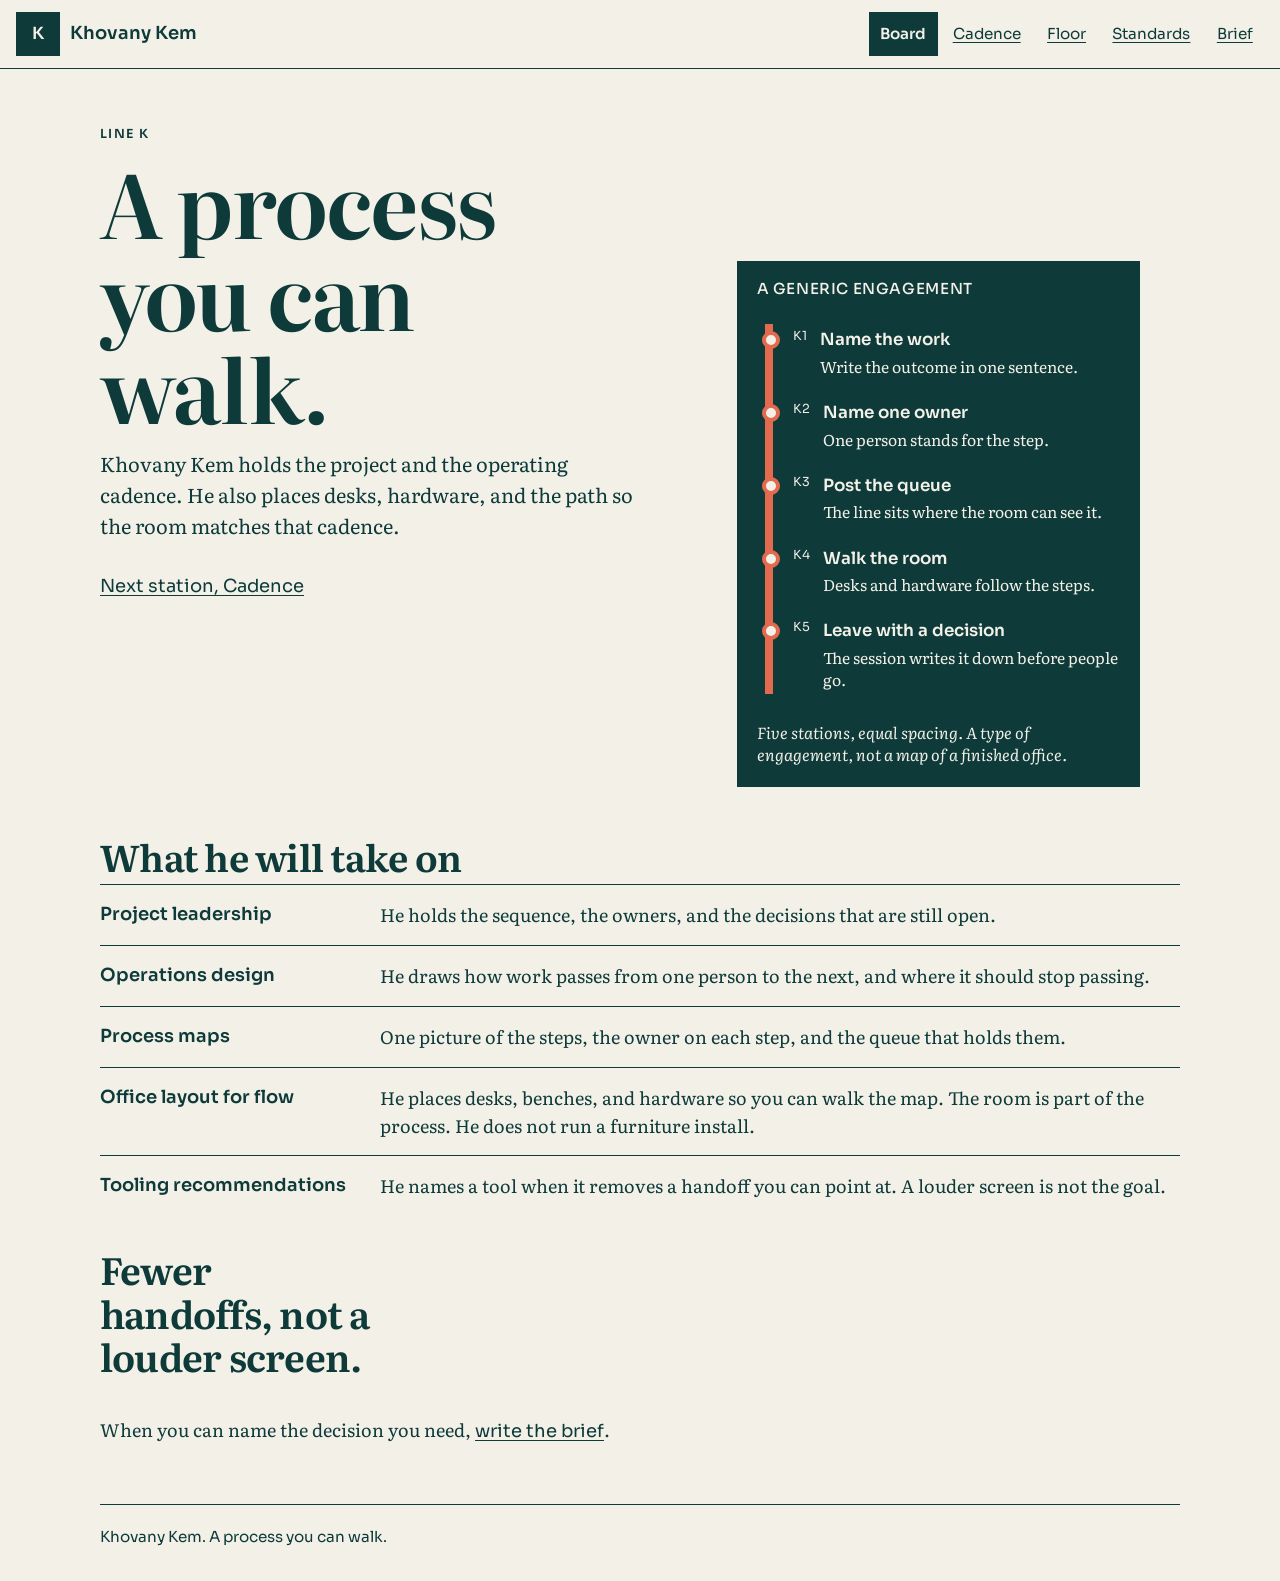
==== index.html @ 607d72f3 "Add the transit wayfinding site for Khovany Kem. Line K uses a station diagram, Sora, and Literata. " ====
<!DOCTYPE html>
<html lang="en">
<head>
  <meta charset="utf-8">
  <meta name="viewport" content="width=device-width, initial-scale=1">
  <title>Khovany Kem, Line K</title>
  <meta name="description" content="Khovany Kem runs the project, the cadence, and the room. A process you can walk.">
  <link rel="icon" href="favicon.svg" type="image/svg+xml">
  <link rel="preconnect" href="https://fonts.googleapis.com">
  <link rel="preconnect" href="https://fonts.gstatic.com" crossorigin>
  <link href="https://fonts.googleapis.com/css2?family=Literata:ital,opsz,wght@0,7..72,400;0,7..72,650;1,7..72,500&family=Sora:wght@400;500;600&display=swap" rel="stylesheet">
  <link rel="stylesheet" href="styles.css">
</head>
<body class="home">
  <a class="skip" href="#content">Skip to content</a>
  <header class="route-bar">
    <a class="mark" href="index.html">
      <span class="mark-k" aria-hidden="true">K</span>
      <span class="mark-name">Khovany Kem</span>
    </a>
    <button class="stations-toggle" type="button" aria-expanded="false" aria-controls="stations" data-stations-toggle>Stations</button>
    <nav id="stations" aria-label="Stations" data-stations>
      <ol class="route">
        <li><a href="index.html" aria-current="page">Board</a></li>
        <li><a href="cadence.html">Cadence</a></li>
        <li><a href="floor.html">Floor</a></li>
        <li><a href="standards.html">Standards</a></li>
        <li><a href="contact.html">Brief</a></li>
      </ol>
    </nav>
  </header>
  <main id="content" class="frame" tabindex="-1">
    <div class="opening">
      <div>
        <p class="plate">Line K</p>
        <h1>A process you can walk.</h1>
        <p class="deck">Khovany Kem holds the project and the operating cadence. He also places desks, hardware, and the path so the room matches that cadence.</p>
        <p class="next"><a href="cadence.html">Next station, Cadence</a></p>
      </div>
      <figure class="diagram">
        <h2>A generic engagement</h2>
        <ol class="line">
          <li>
            <span class="code">K1</span>
            <span class="name">Name the work</span>
            <span class="note">Write the outcome in one sentence.</span>
          </li>
          <li>
            <span class="code">K2</span>
            <span class="name">Name one owner</span>
            <span class="note">One person stands for the step.</span>
          </li>
          <li>
            <span class="code">K3</span>
            <span class="name">Post the queue</span>
            <span class="note">The line sits where the room can see it.</span>
          </li>
          <li>
            <span class="code">K4</span>
            <span class="name">Walk the room</span>
            <span class="note">Desks and hardware follow the steps.</span>
          </li>
          <li>
            <span class="code">K5</span>
            <span class="name">Leave with a decision</span>
            <span class="note">The session writes it down before people go.</span>
          </li>
        </ol>
        <figcaption>Five stations, equal spacing. A type of engagement, not a map of a finished office.</figcaption>
      </figure>
    </div>
    <section class="offers" aria-labelledby="offers-title">
      <h2 id="offers-title">What he will take on</h2>
      <dl>
        <div>
          <dt>Project leadership</dt>
          <dd>He holds the sequence, the owners, and the decisions that are still open.</dd>
        </div>
        <div>
          <dt>Operations design</dt>
          <dd>He draws how work passes from one person to the next, and where it should stop passing.</dd>
        </div>
        <div>
          <dt>Process maps</dt>
          <dd>One picture of the steps, the owner on each step, and the queue that holds them.</dd>
        </div>
        <div>
          <dt>Office layout for flow</dt>
          <dd>He places desks, benches, and hardware so you can walk the map. The room is part of the process. He does not run a furniture install.</dd>
        </div>
        <div>
          <dt>Tooling recommendations</dt>
          <dd>He names a tool when it removes a handoff you can point at. A louder screen is not the goal.</dd>
        </div>
      </dl>
      <blockquote class="pull">
        <p>Fewer handoffs, not a louder screen.</p>
      </blockquote>
      <p>When you can name the decision you need, <a href="contact.html">write the brief</a>.</p>
    </section>
  </main>
  <footer class="terminus frame">
    <p>Khovany Kem. A process you can walk.</p>
  </footer>
  <noscript>
    <style>
      @media (max-width: 820px) {
        .route-bar nav { display: block !important; }
        .stations-toggle { display: none !important; }
      }
    </style>
  </noscript>
  <script src="site.js"></script>
</body>
</html>
---- styles.css ----
/* Coral #e36a4f fails as body text on paper, so it is only a line, a dot, or a bar on teal. */

:root {
  --teal: #0e3b3a;
  --paper: #f3f0e8;
  --coral: #e36a4f;
  --sans: "Sora", "Avenir Next", "Segoe UI", sans-serif;
  --serif: "Literata", "Iowan Old Style", Palatino, "Palatino Linotype", serif;
}

*,
*::before,
*::after {
  box-sizing: border-box;
}

html {
  overflow-x: clip;
}

body {
  margin: 0;
  background: var(--paper);
  color: var(--teal);
  font-family: var(--serif);
  font-size: 1.125rem;
  line-height: 1.55;
  overflow-x: clip;
}

img,
svg {
  max-width: 100%;
  height: auto;
}

a {
  color: var(--teal);
}

a:focus-visible,
button:focus-visible,
input:focus-visible,
textarea:focus-visible,
[tabindex]:focus-visible {
  outline: 3px solid var(--teal);
  outline-offset: 3px;
}

.skip {
  position: absolute;
  left: 0.75rem;
  top: 0.75rem;
  z-index: 5;
  display: inline-flex;
  align-items: center;
  min-height: 44px;
  padding: 0.6rem 0.9rem;
  background: var(--teal);
  color: var(--paper);
  font-family: var(--sans);
  text-decoration: underline;
}

.skip:not(:focus) {
  width: 1px;
  height: 1px;
  margin: -1px;
  padding: 0;
  overflow: hidden;
  clip-path: inset(50%);
  white-space: nowrap;
}

.skip:focus-visible {
  outline-color: var(--paper);
}

.frame {
  width: min(1080px, calc(100% - 2rem));
  margin-inline: auto;
}

.route-bar {
  display: flex;
  flex-wrap: wrap;
  align-items: center;
  gap: 0.4rem 1rem;
  padding: 0.75rem 1rem;
  border-bottom: 1px solid var(--teal);
}

.mark {
  display: flex;
  align-items: center;
  gap: 0.65rem;
  min-height: 44px;
  margin-right: auto;
  color: inherit;
  font-family: var(--sans);
  font-weight: 600;
  text-decoration: none;
}

.mark-k {
  display: grid;
  place-items: center;
  width: 44px;
  height: 44px;
  background: var(--teal);
  color: var(--paper);
  font-size: 1.05rem;
}

.stations-toggle {
  display: none;
  align-items: center;
  justify-content: center;
  min-width: 44px;
  min-height: 44px;
  padding: 0 0.9rem;
  border: 1px solid var(--teal);
  background: transparent;
  color: var(--teal);
  font-family: var(--sans);
  font-size: 1rem;
  cursor: pointer;
}

.route {
  display: flex;
  flex-wrap: wrap;
  gap: 0.15rem 0.25rem;
  margin: 0;
  padding: 0;
  list-style: none;
}

.route a {
  display: inline-flex;
  align-items: center;
  min-height: 44px;
  padding: 0 0.7rem;
  font-family: var(--sans);
  font-size: 0.95rem;
  text-decoration: underline;
  text-underline-offset: 0.18em;
}

.route a[aria-current="page"] {
  background: var(--teal);
  color: var(--paper);
  font-weight: 600;
  text-decoration: none;
}

.route a:hover {
  background: rgba(14, 59, 58, 0.08);
}

.route a[aria-current="page"]:hover {
  background: var(--teal);
}

.opening {
  display: grid;
  grid-template-columns: minmax(0, 1.05fr) minmax(0, 0.95fr);
  gap: 2.5rem 4rem;
  align-items: start;
  padding: 3.5rem 0 1rem;
}

.opening .diagram {
  margin-top: 8.5rem;
}

h1,
h2,
h3 {
  font-weight: 650;
  line-height: 1.05;
  letter-spacing: -0.02em;
}

h1 {
  margin: 0 0 1rem;
  max-width: 18ch;
  font-size: clamp(2.4rem, 6vw, 4.4rem);
  text-wrap: balance;
}

.home h1 {
  max-width: 11ch;
  font-size: clamp(2.8rem, 7vw, 5.5rem);
}

.deck {
  max-width: 38rem;
  margin: 0 0 1.25rem;
  font-size: 1.25rem;
}

.prose {
  max-width: 40rem;
}

.prose p,
.page-body p {
  margin: 0 0 1rem;
}

.next {
  margin: 1.5rem 0 0;
}

.next a,
.prose a,
.page-body a,
.offers a {
  font-family: var(--sans);
  text-underline-offset: 0.18em;
}

main p a {
  display: inline-flex;
  align-items: center;
  min-height: 44px;
}

.next a {
  display: inline-flex;
  align-items: center;
  min-height: 44px;
}

.page-body {
  padding: 3rem 0 1rem;
}

.diagram {
  background: var(--teal);
  color: var(--paper);
  padding: 1.25rem 1.2rem 1.35rem;
}

.plate {
  margin: 0 0 0.65rem;
  font-family: var(--sans);
  font-size: 0.78rem;
  font-weight: 600;
  letter-spacing: 0.12em;
  text-transform: uppercase;
}

.diagram h2 {
  margin: 0 0 1rem;
  color: var(--paper);
  font-family: var(--sans);
  font-size: 0.95rem;
  font-weight: 500;
  letter-spacing: 0.04em;
  text-transform: uppercase;
}

.diagram figcaption {
  margin: 1rem 0 0;
  color: var(--paper);
  font-family: var(--serif);
  font-size: 1rem;
  font-style: italic;
  line-height: 1.4;
}

.line {
  position: relative;
  margin: 0;
  padding: 0.2rem 0 0.2rem 0.2rem;
  list-style: none;
}

.line::before {
  content: "";
  position: absolute;
  top: 0.7rem;
  bottom: 0.7rem;
  left: 0.55rem;
  width: 8px;
  background: var(--coral);
}

.line li {
  position: relative;
  display: grid;
  grid-template-columns: auto 1fr;
  gap: 0.15rem 0.75rem;
  padding: 0.7rem 0 0.7rem 2.1rem;
}

.line li::before {
  content: "";
  position: absolute;
  left: 0.15rem;
  top: 0.95rem;
  width: 18px;
  height: 18px;
  box-sizing: border-box;
  border: 4px solid var(--coral);
  border-radius: 50%;
  background: var(--paper);
}

.line .code,
.line .name,
.line .note {
  font-family: var(--sans);
}

.line .code {
  font-size: 0.78rem;
  letter-spacing: 0.08em;
}

.line .name {
  font-size: 1.05rem;
  font-weight: 600;
}

.line .note {
  grid-column: 2;
  font-family: var(--serif);
  font-size: 0.98rem;
  line-height: 1.4;
}

.offers {
  padding: 1rem 0 2rem;
}

.offers h2 {
  margin: 0 0 0.5rem;
  font-size: clamp(1.7rem, 3vw, 2.3rem);
}

.offers dl {
  margin: 0;
}

.offers dl > div {
  display: grid;
  grid-template-columns: minmax(11rem, 16rem) minmax(0, 1fr);
  gap: 0.75rem 1.5rem;
  padding: 1rem 0;
  border-top: 1px solid var(--teal);
}

.offers dt {
  font-family: var(--sans);
  font-weight: 600;
}

.offers dd {
  margin: 0;
}

.pull {
  margin: 2rem 0;
  padding: 0;
  border: 0;
  max-width: 18em;
}

.pull p {
  margin: 0;
  font-size: clamp(1.7rem, 3vw, 2.35rem);
  font-weight: 650;
  line-height: 1.15;
  letter-spacing: -0.02em;
  text-wrap: balance;
}

.objects,
.rules {
  margin: 1.5rem 0 0;
  padding: 0;
  list-style: none;
}

.objects li,
.rules li {
  display: grid;
  grid-template-columns: 3.5rem minmax(0, 1fr);
  gap: 0.5rem 1rem;
  padding: 1.15rem 0;
  border-top: 1px solid var(--teal);
}

.objects li::before,
.rules li::before {
  font-family: var(--sans);
  font-size: 1.15rem;
  font-weight: 600;
  content: counter(obj, decimal-leading-zero);
}

.objects {
  counter-reset: obj;
}

.rules {
  counter-reset: obj;
}

.objects li,
.rules li {
  counter-increment: obj;
}

.objects h2,
.rules h2 {
  margin: 0 0 0.35rem;
  font-size: clamp(1.45rem, 2.5vw, 1.9rem);
}

.objects p,
.rules p {
  margin: 0;
  max-width: 40rem;
}

.bays {
  position: relative;
  display: grid;
  grid-template-columns: repeat(5, minmax(0, 1fr));
  margin: 0;
  padding: 0.4rem 0 0.2rem;
  list-style: none;
  border: 2px solid var(--paper);
}

.bays::before {
  content: "";
  position: absolute;
  top: 2.15rem;
  right: 8%;
  left: 8%;
  height: 6px;
  background: var(--coral);
}

.bays li {
  position: relative;
  min-height: 6.6rem;
  padding: 3.5rem 0.35rem 0.85rem;
  border-left: 1px solid var(--paper);
  font-family: var(--sans);
  font-size: 0.92rem;
  font-weight: 600;
  text-align: center;
}

.bays li::after {
  content: "";
  position: absolute;
  top: 1.8rem;
  left: 50%;
  width: 16px;
  height: 16px;
  box-sizing: border-box;
  border: 4px solid var(--coral);
  border-radius: 50%;
  background: var(--paper);
  transform: translateX(-50%);
}

.bays li:first-child {
  border-left: 0;
}

.brief-form {
  display: grid;
  gap: 1rem;
  max-width: 38rem;
  margin-top: 1.5rem;
}

.brief-form label,
.brief-form legend {
  font-family: var(--sans);
  font-size: 0.95rem;
}

.field {
  display: flex;
  flex-direction: column;
  gap: 0.3rem;
}

.brief-form input,
.brief-form textarea {
  width: 100%;
  min-height: 44px;
  padding: 0.45rem 0;
  border: 0;
  border-bottom: 1px solid var(--teal);
  border-radius: 0;
  background: transparent;
  color: var(--teal);
  font-family: var(--serif);
  font-size: 1.05rem;
}

.brief-form textarea {
  min-height: 8rem;
  padding: 0.6rem;
  border: 1px solid var(--teal);
  resize: vertical;
}

fieldset.choices {
  margin: 0;
  padding: 0;
  border: 0;
  min-inline-size: 0;
}

.choices label {
  display: flex;
  align-items: center;
  gap: 0.65rem;
  min-height: 44px;
  cursor: pointer;
}

.choices input {
  width: 1.15rem;
  height: 1.15rem;
  min-height: 0;
  accent-color: var(--teal);
}

button[type="submit"] {
  justify-self: start;
  min-height: 44px;
  padding: 0 1.1rem;
  border: 0;
  background: var(--teal);
  color: var(--paper);
  font-family: var(--sans);
  font-size: 1rem;
  cursor: pointer;
}

button[type="submit"]:focus-visible {
  outline-color: var(--teal);
}

.brief-out {
  max-width: 38rem;
  margin-top: 1.75rem;
  padding: 1rem 1.1rem 1.15rem;
  border-top: 8px solid var(--coral);
  background: var(--teal);
  color: var(--paper);
}

.brief-out h2 {
  margin: 0 0 0.4rem;
  color: var(--paper);
  font-size: 1.5rem;
}

.brief-out p,
.brief-out pre {
  color: var(--paper);
}

.brief-out pre {
  margin: 0.6rem 0 0;
  font-family: var(--sans);
  font-size: 0.95rem;
  line-height: 1.45;
  white-space: pre-wrap;
  overflow-wrap: anywhere;
}

.brief-out a {
  display: inline-flex;
  align-items: center;
  min-height: 44px;
  color: var(--paper);
}

.brief-out :focus-visible {
  outline-color: var(--paper);
}

.brief-out [data-brief-mail]:empty {
  display: none;
}

.terminus {
  padding: 1.25rem 0 2rem;
  border-top: 1px solid var(--teal);
  font-family: var(--sans);
  font-size: 0.95rem;
}

.terminus p {
  margin: 0;
}

@media (max-width: 820px) {
  .stations-toggle {
    display: inline-flex;
  }

  .route-bar nav {
    display: none;
    width: 100%;
  }

  .route-bar nav.is-open {
    display: block;
  }

  .route {
    flex-direction: column;
    padding-bottom: 0.4rem;
  }

  .route a {
    width: 100%;
  }

  .opening {
    grid-template-columns: 1fr;
    padding-top: 2rem;
  }

  .opening .diagram {
    margin-top: 0.5rem;
  }

  .offers dl > div,
  .objects li,
  .rules li {
    grid-template-columns: 1fr;
  }

  .objects li::before,
  .rules li::before {
    margin-bottom: -0.35rem;
  }
}

@media (max-width: 640px) {
  .bays {
    grid-template-columns: 1fr;
  }

  .bays::before {
    top: 0.7rem;
    bottom: 0.7rem;
    left: 1.35rem;
    width: 6px;
    height: auto;
    right: auto;
  }

  .bays li {
    min-height: 44px;
    padding: 0.9rem 0.75rem 0.9rem 3rem;
    border-top: 1px solid var(--paper);
    border-left: 0;
    text-align: left;
  }

  .bays li::after {
    top: 50%;
    left: 1.05rem;
    transform: translateY(-50%);
  }

  .bays li:first-child {
    border-top: 0;
  }
}

@media (prefers-reduced-motion: no-preference) {
  html {
    scroll-behavior: smooth;
  }
}

@media (prefers-reduced-motion: reduce) {
  html {
    scroll-behavior: auto;
  }

  *,
  *::before,
  *::after {
    animation: none !important;
    transition: none !important;
  }
}

@media print {
  .stations-toggle,
  .skip {
    display: none !important;
  }

  .route-bar nav {
    display: block !important;
  }
}
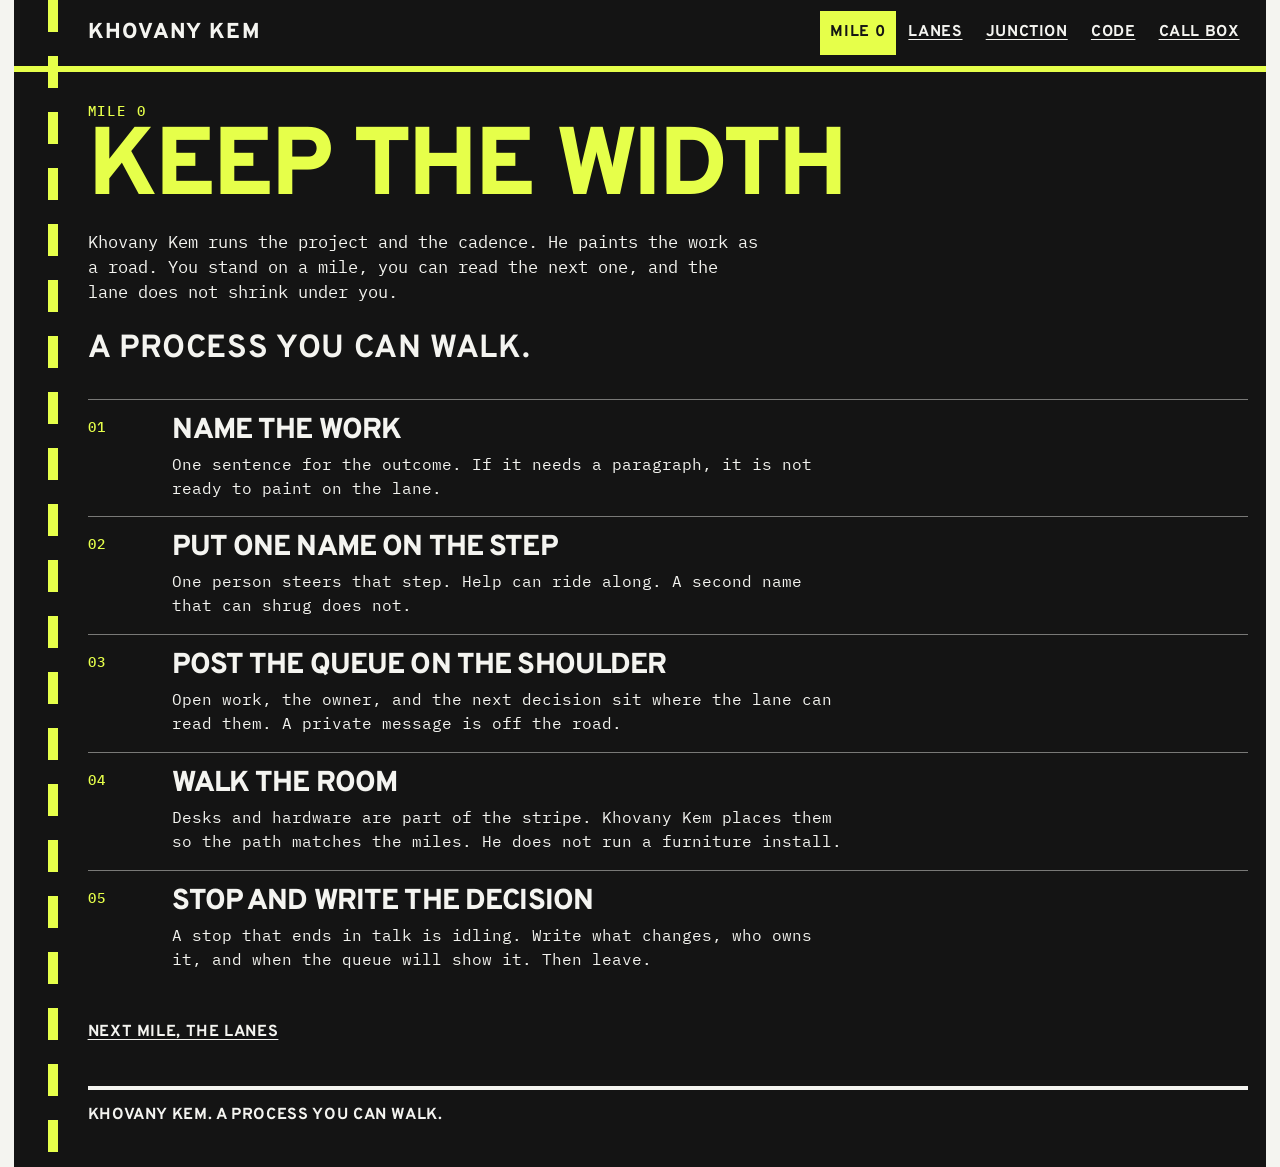
==== commit d5cc3413: "Paint the practice as a road with equal lanes. Acid yellow, charcoal, and white edge lines. The call" ====
--- a/index.html
+++ b/index.html
@@ -3,113 +3,85 @@
 <head>
   <meta charset="utf-8">
   <meta name="viewport" content="width=device-width, initial-scale=1">
-  <title>Khovany Kem, Line K</title>
-  <meta name="description" content="Khovany Kem runs the project, the cadence, and the room. A process you can walk.">
+  <title>Khovany Kem, the road</title>
+  <meta name="description" content="Khovany Kem marks a project as a road you can walk. The miles keep their width.">
   <link rel="icon" href="favicon.svg" type="image/svg+xml">
   <link rel="preconnect" href="https://fonts.googleapis.com">
   <link rel="preconnect" href="https://fonts.gstatic.com" crossorigin>
-  <link href="https://fonts.googleapis.com/css2?family=Literata:ital,opsz,wght@0,7..72,400;0,7..72,650;1,7..72,500&family=Sora:wght@400;500;600&display=swap" rel="stylesheet">
-  <link rel="stylesheet" href="styles.css">
+  <link href="https://fonts.googleapis.com/css2?family=IBM+Plex+Mono:wght@400;500&family=Overpass:wght@500;700;800&display=swap" rel="stylesheet">
+  <link rel="stylesheet" href="road.css">
 </head>
-<body class="home">
-  <a class="skip" href="#content">Skip to content</a>
-  <header class="route-bar">
-    <a class="mark" href="index.html">
-      <span class="mark-k" aria-hidden="true">K</span>
-      <span class="mark-name">Khovany Kem</span>
-    </a>
-    <button class="stations-toggle" type="button" aria-expanded="false" aria-controls="stations" data-stations-toggle>Stations</button>
-    <nav id="stations" aria-label="Stations" data-stations>
-      <ol class="route">
-        <li><a href="index.html" aria-current="page">Board</a></li>
-        <li><a href="cadence.html">Cadence</a></li>
-        <li><a href="floor.html">Floor</a></li>
-        <li><a href="standards.html">Standards</a></li>
-        <li><a href="contact.html">Brief</a></li>
-      </ol>
-    </nav>
-  </header>
-  <main id="content" class="frame" tabindex="-1">
-    <div class="opening">
-      <div>
-        <p class="plate">Line K</p>
-        <h1>A process you can walk.</h1>
-        <p class="deck">Khovany Kem holds the project and the operating cadence. He also places desks, hardware, and the path so the room matches that cadence.</p>
-        <p class="next"><a href="cadence.html">Next station, Cadence</a></p>
+<body>
+  <a class="skip" href="#road">Skip to the road</a>
+  <div class="asphalt">
+    <header class="gantry">
+      <p class="who">Khovany Kem</p>
+      <button class="lanes-btn" type="button" aria-expanded="false" aria-controls="lanes" data-lanes-toggle>Lanes</button>
+      <nav id="lanes" class="shoulder" aria-label="Lanes" data-lanes>
+        <a href="index.html" aria-current="page">Mile 0</a>
+        <a href="lanes.html">Lanes</a>
+        <a href="junction.html">Junction</a>
+        <a href="code.html">Code</a>
+        <a href="callbox.html">Call box</a>
+      </nav>
+    </header>
+    <main id="road" class="road" tabindex="-1">
+      <p class="mile-flag">Mile 0</p>
+      <h1>Keep the width</h1>
+      <p class="lead">Khovany Kem runs the project and the cadence. He paints the work as a road. You stand on a mile, you can read the next one, and the lane does not shrink under you.</p>
+      <p class="motto-paint">A process you can walk.</p>
+      <div class="miles">
+        <section class="mile">
+          <p class="marker">01</p>
+          <div>
+            <h2>Name the work</h2>
+            <p>One sentence for the outcome. If it needs a paragraph, it is not ready to paint on the lane.</p>
+          </div>
+        </section>
+        <section class="mile">
+          <p class="marker">02</p>
+          <div>
+            <h2>Put one name on the step</h2>
+            <p>One person steers that step. Help can ride along. A second name that can shrug does not.</p>
+          </div>
+        </section>
+        <section class="mile">
+          <p class="marker">03</p>
+          <div>
+            <h2>Post the queue on the shoulder</h2>
+            <p>Open work, the owner, and the next decision sit where the lane can read them. A private message is off the road.</p>
+          </div>
+        </section>
+        <section class="mile">
+          <p class="marker">04</p>
+          <div>
+            <h2>Walk the room</h2>
+            <p>Desks and hardware are part of the stripe. Khovany Kem places them so the path matches the miles. He does not run a furniture install.</p>
+          </div>
+        </section>
+        <section class="mile">
+          <p class="marker">05</p>
+          <div>
+            <h2>Stop and write the decision</h2>
+            <p>A stop that ends in talk is idling. Write what changes, who owns it, and when the queue will show it. Then leave.</p>
+          </div>
+        </section>
       </div>
-      <figure class="diagram">
-        <h2>A generic engagement</h2>
-        <ol class="line">
-          <li>
-            <span class="code">K1</span>
-            <span class="name">Name the work</span>
-            <span class="note">Write the outcome in one sentence.</span>
-          </li>
-          <li>
-            <span class="code">K2</span>
-            <span class="name">Name one owner</span>
-            <span class="note">One person stands for the step.</span>
-          </li>
-          <li>
-            <span class="code">K3</span>
-            <span class="name">Post the queue</span>
-            <span class="note">The line sits where the room can see it.</span>
-          </li>
-          <li>
-            <span class="code">K4</span>
-            <span class="name">Walk the room</span>
-            <span class="note">Desks and hardware follow the steps.</span>
-          </li>
-          <li>
-            <span class="code">K5</span>
-            <span class="name">Leave with a decision</span>
-            <span class="note">The session writes it down before people go.</span>
-          </li>
-        </ol>
-        <figcaption>Five stations, equal spacing. A type of engagement, not a map of a finished office.</figcaption>
-      </figure>
-    </div>
-    <section class="offers" aria-labelledby="offers-title">
-      <h2 id="offers-title">What he will take on</h2>
-      <dl>
-        <div>
-          <dt>Project leadership</dt>
-          <dd>He holds the sequence, the owners, and the decisions that are still open.</dd>
-        </div>
-        <div>
-          <dt>Operations design</dt>
-          <dd>He draws how work passes from one person to the next, and where it should stop passing.</dd>
-        </div>
-        <div>
-          <dt>Process maps</dt>
-          <dd>One picture of the steps, the owner on each step, and the queue that holds them.</dd>
-        </div>
-        <div>
-          <dt>Office layout for flow</dt>
-          <dd>He places desks, benches, and hardware so you can walk the map. The room is part of the process. He does not run a furniture install.</dd>
-        </div>
-        <div>
-          <dt>Tooling recommendations</dt>
-          <dd>He names a tool when it removes a handoff you can point at. A louder screen is not the goal.</dd>
-        </div>
-      </dl>
-      <blockquote class="pull">
-        <p>Fewer handoffs, not a louder screen.</p>
-      </blockquote>
-      <p>When you can name the decision you need, <a href="contact.html">write the brief</a>.</p>
-    </section>
-  </main>
-  <footer class="terminus frame">
-    <p>Khovany Kem. A process you can walk.</p>
-  </footer>
+      <p class="next"><a href="lanes.html">Next mile, the lanes</a></p>
+
+      <footer class="end">
+        <p>Khovany Kem. A process you can walk.</p>
+      </footer>
+    </main>
+  </div>
   <noscript>
     <style>
-      @media (max-width: 820px) {
-        .route-bar nav { display: block !important; }
-        .stations-toggle { display: none !important; }
+      @media (max-width: 760px) {
+        .shoulder { display: flex !important; flex-direction: column; }
+        .lanes-btn { display: none !important; }
       }
     </style>
   </noscript>
-  <script src="site.js"></script>
+  <script src="road.js"></script>
 </body>
 </html>
--- a/road.css
+++ b/road.css
@@ -0,0 +1,567 @@
+:root {
+  --asphalt: #141414;
+  --paint: #e6ff4a;
+  --white: #f4f4f0;
+  --sans: "Overpass", "Franklin Gothic Medium", "Arial Narrow", sans-serif;
+  --mono: "IBM Plex Mono", "Courier New", monospace;
+}
+
+*,
+*::before,
+*::after {
+  box-sizing: border-box;
+}
+
+html,
+body {
+  overflow-x: clip;
+}
+
+body {
+  margin: 0;
+  background: var(--asphalt);
+  color: var(--white);
+  font-family: var(--mono);
+  font-size: 1rem;
+  line-height: 1.5;
+}
+
+a {
+  color: var(--white);
+}
+
+a:focus-visible,
+button:focus-visible,
+input:focus-visible,
+textarea:focus-visible,
+[tabindex]:focus-visible {
+  outline: 3px solid var(--paint);
+  outline-offset: 3px;
+}
+
+.skip {
+  position: absolute;
+  left: 0.75rem;
+  top: 0.75rem;
+  z-index: 5;
+  display: inline-flex;
+  align-items: center;
+  min-height: 44px;
+  padding: 0.55rem 0.8rem;
+  background: var(--paint);
+  color: var(--asphalt);
+  font-family: var(--sans);
+  font-weight: 700;
+  letter-spacing: 0.04em;
+  text-decoration: underline;
+  text-transform: uppercase;
+}
+
+.skip:not(:focus) {
+  width: 1px;
+  height: 1px;
+  margin: -1px;
+  padding: 0;
+  overflow: hidden;
+  clip-path: inset(50%);
+  white-space: nowrap;
+}
+
+.asphalt {
+  position: relative;
+  min-height: 100vh;
+  border-left: 14px solid var(--white);
+  border-right: 14px solid var(--white);
+}
+
+.asphalt::before {
+  content: "";
+  position: absolute;
+  top: 0;
+  bottom: 0;
+  left: 2.15rem;
+  width: 10px;
+  background: repeating-linear-gradient(
+    to bottom,
+    var(--paint) 0 32px,
+    transparent 32px 56px
+  );
+  pointer-events: none;
+}
+
+.gantry {
+  display: flex;
+  flex-wrap: wrap;
+  align-items: center;
+  gap: 0.35rem 0.8rem;
+  padding: 0.7rem 1rem 0.7rem 4.6rem;
+  border-bottom: 6px solid var(--paint);
+}
+
+.who {
+  margin: 0 auto 0 0;
+  font-family: var(--sans);
+  font-size: 1.35rem;
+  font-weight: 800;
+  letter-spacing: 0.06em;
+  text-transform: uppercase;
+}
+
+.lanes-btn {
+  display: none;
+  align-items: center;
+  justify-content: center;
+  min-width: 44px;
+  min-height: 44px;
+  padding: 0 0.85rem;
+  border: 2px solid var(--white);
+  background: transparent;
+  color: var(--white);
+  font-family: var(--sans);
+  font-size: 1rem;
+  font-weight: 700;
+  letter-spacing: 0.08em;
+  text-transform: uppercase;
+  cursor: pointer;
+}
+
+.shoulder {
+  display: flex;
+  flex-wrap: wrap;
+  gap: 0.15rem;
+}
+
+.shoulder a {
+  display: inline-flex;
+  align-items: center;
+  min-height: 44px;
+  padding: 0 0.65rem;
+  font-family: var(--sans);
+  font-size: 0.98rem;
+  font-weight: 700;
+  letter-spacing: 0.04em;
+  text-decoration: underline;
+  text-transform: uppercase;
+  text-underline-offset: 0.16em;
+}
+
+.shoulder a[aria-current="page"] {
+  background: var(--paint);
+  color: var(--asphalt);
+  text-decoration: none;
+}
+
+.road {
+  padding: 1.8rem 1.15rem 2.5rem 4.6rem;
+}
+
+.mile-flag,
+.marker {
+  margin: 0;
+  color: var(--paint);
+  font-family: var(--mono);
+  font-size: 0.85rem;
+  font-weight: 500;
+  letter-spacing: 0.14em;
+  text-transform: uppercase;
+}
+
+h1,
+h2 {
+  font-family: var(--sans);
+  font-weight: 800;
+  letter-spacing: -0.03em;
+  line-height: 0.9;
+  text-transform: uppercase;
+  text-wrap: balance;
+}
+
+h1 {
+  margin: 0.35rem 0 1rem;
+  max-width: min(12ch, 100%);
+  color: var(--paint);
+  font-size: clamp(2.8rem, 8vw, 6rem);
+}
+
+h2 {
+  margin: 0 0 0.4rem;
+  color: var(--white);
+  font-size: clamp(1.35rem, 2.5vw, 1.8rem);
+  line-height: 1;
+}
+
+.lead,
+.mile p,
+.approach p,
+.statute p,
+.lane p {
+  max-width: 42rem;
+  margin: 0;
+}
+
+.lead {
+  font-size: 1.05rem;
+}
+
+.lead.follow {
+  margin-top: 1.2rem;
+}
+
+.motto-paint {
+  margin: 1.25rem 0 0;
+  font-family: var(--sans);
+  font-size: clamp(1.4rem, 3vw, 2rem);
+  font-weight: 700;
+  letter-spacing: 0.02em;
+  text-transform: uppercase;
+}
+
+.mile,
+.statute {
+  display: grid;
+  grid-template-columns: 4.5rem minmax(0, 1fr);
+  gap: 0.35rem 0.8rem;
+  margin-top: 0;
+  padding: 1.05rem 0;
+  border-top: 1px solid rgba(244, 244, 240, 0.45);
+}
+
+.miles,
+.statutes {
+  margin-top: 1.6rem;
+}
+
+.next {
+  margin: 1.4rem 0 0;
+}
+
+.next a,
+.road p a {
+  display: inline-flex;
+  align-items: center;
+  min-height: 44px;
+  font-family: var(--sans);
+  font-weight: 700;
+  letter-spacing: 0.04em;
+  text-transform: uppercase;
+  text-underline-offset: 0.16em;
+}
+
+.lane-row {
+  display: grid;
+  grid-template-columns: repeat(5, minmax(0, 1fr));
+  margin-top: 1.5rem;
+  border-top: 8px solid var(--paint);
+  border-bottom: 8px solid var(--paint);
+}
+
+.lane {
+  min-height: 15rem;
+  padding: 0.9rem 0.7rem 1rem;
+  border-left: 4px dashed var(--white);
+}
+
+.lane:first-child {
+  border-left: 0;
+}
+
+.lane-no {
+  margin: 0 0 0.8rem;
+  color: var(--paint);
+  font-family: var(--sans);
+  font-size: 1.6rem;
+  font-weight: 800;
+}
+
+.lane h2 {
+  font-size: 1.15rem;
+}
+
+.lane p {
+  margin-top: 0.45rem;
+  font-size: 0.92rem;
+}
+
+.junction {
+  display: grid;
+  grid-template-columns: minmax(0, 1fr) 10.5rem minmax(0, 1fr);
+  grid-template-areas:
+    "north north north"
+    "west core east"
+    "south south south";
+  gap: 0.75rem 1rem;
+  align-items: center;
+  margin-top: 1.4rem;
+}
+
+.north { grid-area: north; }
+.west { grid-area: west; }
+.east { grid-area: east; }
+.south { grid-area: south; }
+
+.approach {
+  padding: 0.8rem 0.75rem;
+  border-left: 4px solid var(--white);
+}
+
+.north,
+.south {
+  max-width: 34rem;
+  justify-self: center;
+  border-left: 0;
+  padding-left: 0;
+  padding-right: 0;
+}
+
+.north {
+  border-bottom: 4px solid var(--white);
+  text-align: center;
+}
+
+.south {
+  border-top: 4px solid var(--white);
+  text-align: center;
+}
+
+.core {
+  display: grid;
+  place-items: center;
+  grid-area: core;
+  min-height: 9.5rem;
+  margin: 0;
+  padding: 0.6rem;
+  background: var(--paint);
+  color: var(--asphalt);
+  font-family: var(--sans);
+  font-size: 1.2rem;
+  font-weight: 800;
+  line-height: 0.95;
+  letter-spacing: -0.02em;
+  text-align: center;
+  text-transform: uppercase;
+}
+
+.brief-form {
+  display: grid;
+  gap: 0.9rem;
+  max-width: 38rem;
+  margin-top: 1.3rem;
+}
+
+.field {
+  display: flex;
+  flex-direction: column;
+  gap: 0.25rem;
+  font-family: var(--sans);
+  font-weight: 700;
+  letter-spacing: 0.04em;
+  text-transform: uppercase;
+}
+
+fieldset.choices {
+  margin: 0;
+  padding: 0;
+  border: 0;
+  min-inline-size: 0;
+}
+
+.choices legend {
+  margin-bottom: 0.2rem;
+  font-family: var(--sans);
+  font-weight: 700;
+  letter-spacing: 0.04em;
+  text-transform: uppercase;
+}
+
+.choices label {
+  display: flex;
+  align-items: center;
+  gap: 0.6rem;
+  min-height: 44px;
+  font-family: var(--mono);
+  font-weight: 400;
+  letter-spacing: 0;
+  text-transform: none;
+  cursor: pointer;
+}
+
+input,
+textarea {
+  width: 100%;
+  min-height: 44px;
+  padding: 0.4rem 0;
+  border: 0;
+  border-bottom: 1px solid var(--white);
+  border-radius: 0;
+  background: transparent;
+  color: var(--white);
+  font-family: var(--mono);
+  font-size: 1rem;
+}
+
+textarea {
+  min-height: 8rem;
+  padding: 0.55rem;
+  border: 1px solid var(--white);
+  resize: vertical;
+}
+
+.choices input {
+  width: 1.15rem;
+  height: 1.15rem;
+  min-height: 0;
+  accent-color: var(--paint);
+}
+
+button[type="submit"] {
+  justify-self: start;
+  min-height: 44px;
+  padding: 0 1rem;
+  border: 0;
+  background: var(--paint);
+  color: var(--asphalt);
+  font-family: var(--sans);
+  font-size: 1rem;
+  font-weight: 800;
+  letter-spacing: 0.06em;
+  text-transform: uppercase;
+  cursor: pointer;
+}
+
+.shown {
+  max-width: 38rem;
+  margin-top: 1.4rem;
+  padding: 0.2rem 0 0.2rem 0.9rem;
+  border-left: 8px solid var(--paint);
+}
+
+.shown h2 {
+  color: var(--paint);
+}
+
+.shown pre {
+  margin: 0.4rem 0 0;
+  font-family: var(--mono);
+  font-size: 0.92rem;
+  line-height: 1.45;
+  white-space: pre-wrap;
+  overflow-wrap: anywhere;
+}
+
+.shown a {
+  display: inline-flex;
+  align-items: center;
+  min-height: 44px;
+  color: var(--paint);
+}
+
+.shown [data-brief-mail]:empty {
+  display: none;
+}
+
+.end {
+  margin: 2rem 0 0;
+  padding-top: 0.8rem;
+  border-top: 4px solid var(--white);
+  font-family: var(--sans);
+  font-weight: 700;
+  letter-spacing: 0.04em;
+  text-transform: uppercase;
+}
+
+.end p {
+  margin: 0;
+}
+
+@media (max-width: 760px) {
+  .lanes-btn {
+    display: inline-flex;
+  }
+
+  .shoulder {
+    display: none;
+    width: 100%;
+  }
+
+  .shoulder.is-open {
+    display: flex;
+    flex-direction: column;
+    padding-bottom: 0.4rem;
+  }
+
+  .shoulder a {
+    width: 100%;
+  }
+
+  .lane-row {
+    grid-template-columns: 1fr;
+  }
+
+  .junction {
+    grid-template-columns: 1fr;
+    grid-template-areas:
+      "north"
+      "west"
+      "core"
+      "east"
+      "south";
+  }
+
+  .north,
+  .south {
+    justify-self: stretch;
+    max-width: none;
+    text-align: left;
+    border-top: 0;
+    border-bottom: 0;
+    border-left: 4px solid var(--white);
+    padding-left: 0.75rem;
+  }
+
+  .lane {
+    min-height: 0;
+    border-top: 4px dashed var(--white);
+    border-left: 0;
+  }
+
+  .lane:first-child {
+    border-top: 0;
+  }
+
+  .mile,
+  .statute {
+    grid-template-columns: 1fr;
+  }
+}
+
+@media (max-width: 420px) {
+  .asphalt {
+    border-left-width: 8px;
+    border-right-width: 8px;
+  }
+
+  .asphalt::before {
+    left: 0.7rem;
+    width: 6px;
+  }
+
+  .gantry,
+  .road {
+    padding-left: 2.3rem;
+  }
+}
+
+@media (prefers-reduced-motion: no-preference) {
+  html { scroll-behavior: smooth; }
+}
+
+@media (prefers-reduced-motion: reduce) {
+  html { scroll-behavior: auto; }
+
+  *,
+  *::before,
+  *::after {
+    animation: none !important;
+    transition: none !important;
+  }
+}
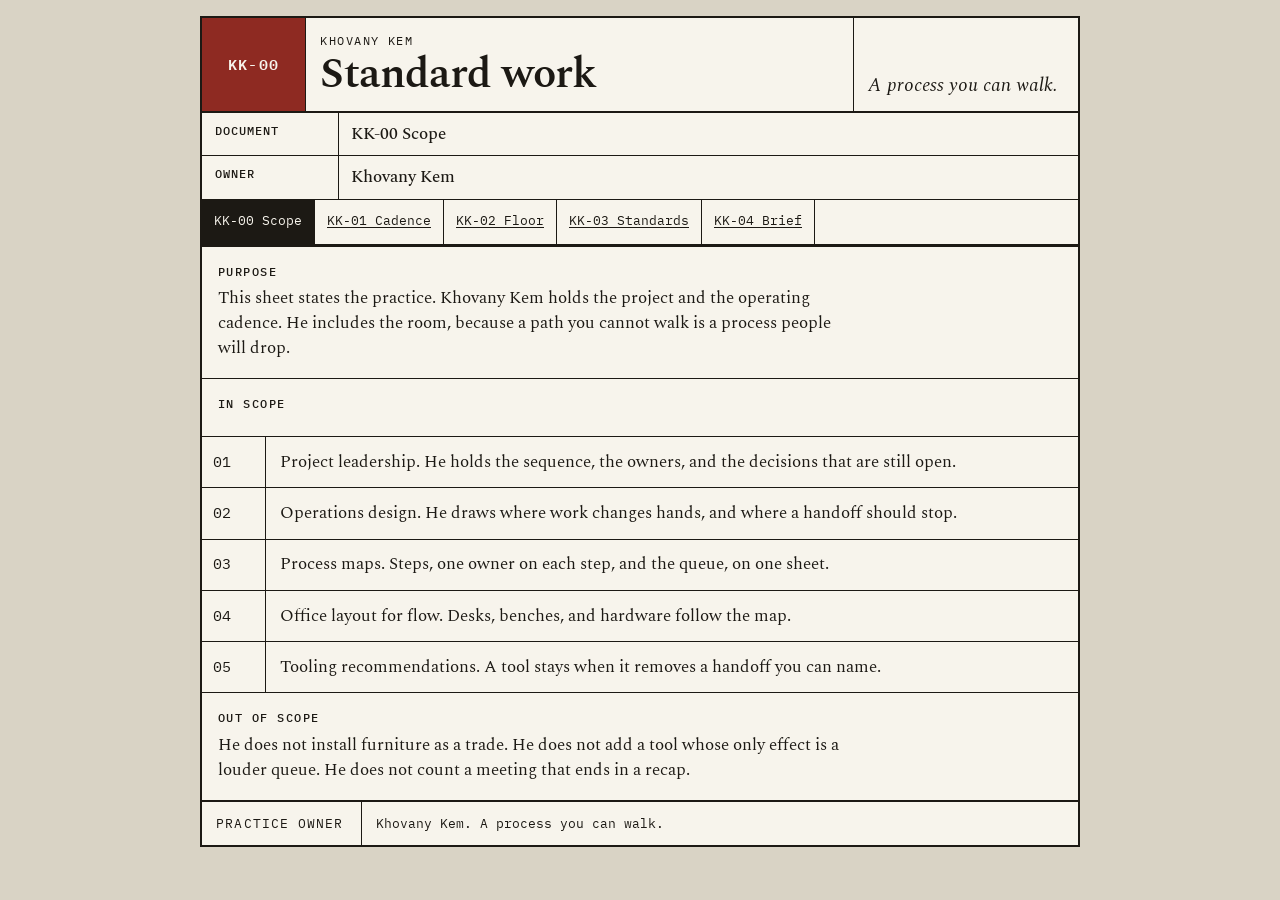
==== commit b082db88: "Set the practice down as a standard-work sheet. Numbered steps, a document grid, and a brief that co" ====
--- a/index.html
+++ b/index.html
@@ -3,85 +3,94 @@
 <head>
   <meta charset="utf-8">
   <meta name="viewport" content="width=device-width, initial-scale=1">
-  <title>Khovany Kem, the road</title>
-  <meta name="description" content="Khovany Kem marks a project as a road you can walk. The miles keep their width.">
+  <title>KK-00 Khovany Kem</title>
+  <meta name="description" content="Khovany Kem holds the project, the cadence, and the room. Sheet KK-00 states the scope.">
   <link rel="icon" href="favicon.svg" type="image/svg+xml">
   <link rel="preconnect" href="https://fonts.googleapis.com">
   <link rel="preconnect" href="https://fonts.gstatic.com" crossorigin>
-  <link href="https://fonts.googleapis.com/css2?family=IBM+Plex+Mono:wght@400;500&family=Overpass:wght@500;700;800&display=swap" rel="stylesheet">
-  <link rel="stylesheet" href="road.css">
+  <link href="https://fonts.googleapis.com/css2?family=IBM+Plex+Mono:wght@400;500;600&family=Spectral:ital,wght@0,500;0,600;0,700;1,500&display=swap" rel="stylesheet">
+  <link rel="stylesheet" href="sheet.css">
 </head>
 <body>
-  <a class="skip" href="#road">Skip to the road</a>
-  <div class="asphalt">
-    <header class="gantry">
-      <p class="who">Khovany Kem</p>
-      <button class="lanes-btn" type="button" aria-expanded="false" aria-controls="lanes" data-lanes-toggle>Lanes</button>
-      <nav id="lanes" class="shoulder" aria-label="Lanes" data-lanes>
-        <a href="index.html" aria-current="page">Mile 0</a>
-        <a href="lanes.html">Lanes</a>
-        <a href="junction.html">Junction</a>
-        <a href="code.html">Code</a>
-        <a href="callbox.html">Call box</a>
-      </nav>
+  <a class="skip" href="#sheet">Skip to the sheet</a>
+  <article class="sheet" id="sheet" tabindex="-1">
+    <header class="titleblock">
+      <p class="stamp">KK-00</p>
+      <div class="title">
+        <p class="practice">Khovany Kem</p>
+        <h1>Standard work</h1>
+      </div>
+      <p class="motto">A process you can walk.</p>
     </header>
-    <main id="road" class="road" tabindex="-1">
-      <p class="mile-flag">Mile 0</p>
-      <h1>Keep the width</h1>
-      <p class="lead">Khovany Kem runs the project and the cadence. He paints the work as a road. You stand on a mile, you can read the next one, and the lane does not shrink under you.</p>
-      <p class="motto-paint">A process you can walk.</p>
-      <div class="miles">
-        <section class="mile">
-          <p class="marker">01</p>
-          <div>
-            <h2>Name the work</h2>
-            <p>One sentence for the outcome. If it needs a paragraph, it is not ready to paint on the lane.</p>
-          </div>
-        </section>
-        <section class="mile">
-          <p class="marker">02</p>
-          <div>
-            <h2>Put one name on the step</h2>
-            <p>One person steers that step. Help can ride along. A second name that can shrug does not.</p>
-          </div>
-        </section>
-        <section class="mile">
-          <p class="marker">03</p>
-          <div>
-            <h2>Post the queue on the shoulder</h2>
-            <p>Open work, the owner, and the next decision sit where the lane can read them. A private message is off the road.</p>
-          </div>
-        </section>
-        <section class="mile">
-          <p class="marker">04</p>
-          <div>
-            <h2>Walk the room</h2>
-            <p>Desks and hardware are part of the stripe. Khovany Kem places them so the path matches the miles. He does not run a furniture install.</p>
-          </div>
-        </section>
-        <section class="mile">
-          <p class="marker">05</p>
-          <div>
-            <h2>Stop and write the decision</h2>
-            <p>A stop that ends in talk is idling. Write what changes, who owns it, and when the queue will show it. Then leave.</p>
-          </div>
-        </section>
+    <table class="control">
+      <tbody>
+        <tr>
+          <th scope="row">Document</th>
+          <td>KK-00 Scope</td>
+        </tr>
+        <tr>
+          <th scope="row">Owner</th>
+          <td>Khovany Kem</td>
+        </tr>
+      </tbody>
+    </table>
+    <nav class="sheets" aria-label="Sheets">
+      <button type="button" aria-expanded="false" aria-controls="sheet-index" data-sheets-toggle>Sheets</button>
+      <ol id="sheet-index" data-sheets>
+          <li><a href="index.html" aria-current="page">KK-00 Scope</a></li>
+          <li><a href="cadence.html">KK-01 Cadence</a></li>
+          <li><a href="floor.html">KK-02 Floor</a></li>
+          <li><a href="standards.html">KK-03 Standards</a></li>
+          <li><a href="brief.html">KK-04 Brief</a></li>
+      </ol>
+    </nav>
+    <section class="block">
+      <h2>Purpose</h2>
+      <p>This sheet states the practice. Khovany Kem holds the project and the operating cadence. He includes the room, because a path you cannot walk is a process people will drop.</p>
+    </section>
+    <section class="block">
+      <h2>In scope</h2>
+    </section>
+    <dl class="scope">
+      <div>
+        <dt>01</dt>
+        <dd>Project leadership. He holds the sequence, the owners, and the decisions that are still open.</dd>
       </div>
-      <p class="next"><a href="lanes.html">Next mile, the lanes</a></p>
+      <div>
+        <dt>02</dt>
+        <dd>Operations design. He draws where work changes hands, and where a handoff should stop.</dd>
+      </div>
+      <div>
+        <dt>03</dt>
+        <dd>Process maps. Steps, one owner on each step, and the queue, on one sheet.</dd>
+      </div>
+      <div>
+        <dt>04</dt>
+        <dd>Office layout for flow. Desks, benches, and hardware follow the map.</dd>
+      </div>
+      <div>
+        <dt>05</dt>
+        <dd>Tooling recommendations. A tool stays when it removes a handoff you can name.</dd>
+      </div>
+    </dl>
+    <section class="block">
+      <h2>Out of scope</h2>
+      <p>He does not install furniture as a trade. He does not add a tool whose only effect is a louder queue. He does not count a meeting that ends in a recap.</p>
+    </section>
 
-      <footer class="end">
-        <p>Khovany Kem. A process you can walk.</p>
-      </footer>
-    </main>
-  </div>
+    <footer class="sign">
+      <p>Practice owner</p>
+      <p>Khovany Kem. A process you can walk.</p>
+    </footer>
+  </article>
   <noscript>
     <style>
-      @media (max-width: 760px) {
-        .shoulder { display: flex !important; flex-direction: column; }
-        .lanes-btn { display: none !important; }
+      @media (max-width: 720px) {
+        .sheets ol { display: flex !important; }
+        .sheets button { display: none !important; }
       }
     </style>
   </noscript>
-  <script src="road.js"></script>
+  <script src="sheet.js"></script>
 </body>
 </html>
--- a/sheet.css
+++ b/sheet.css
@@ -0,0 +1,570 @@
+:root {
+  --ink: #1c1914;
+  --sheet: #f7f4ec;
+  --desk: #d9d3c5;
+  --stamp: #8e2a22;
+  --serif: "Spectral", "Iowan Old Style", Palatino, "Palatino Linotype", serif;
+  --mono: "IBM Plex Mono", "Courier New", monospace;
+}
+
+*,
+*::before,
+*::after {
+  box-sizing: border-box;
+}
+
+html,
+body {
+  overflow-x: clip;
+}
+
+body {
+  margin: 0;
+  background: var(--desk);
+  color: var(--ink);
+  font-family: var(--serif);
+  font-size: 1.0625rem;
+  line-height: 1.45;
+}
+
+a {
+  color: var(--ink);
+}
+
+a:focus-visible,
+button:focus-visible,
+input:focus-visible,
+textarea:focus-visible,
+[tabindex]:focus-visible {
+  outline: 3px solid var(--ink);
+  outline-offset: 3px;
+}
+
+.skip {
+  position: absolute;
+  left: 0.75rem;
+  top: 0.75rem;
+  z-index: 5;
+  display: inline-flex;
+  align-items: center;
+  min-height: 44px;
+  padding: 0.55rem 0.8rem;
+  background: var(--ink);
+  color: var(--sheet);
+  font-family: var(--mono);
+  font-size: 0.85rem;
+  text-decoration: underline;
+}
+
+.skip:not(:focus) {
+  width: 1px;
+  height: 1px;
+  margin: -1px;
+  padding: 0;
+  overflow: hidden;
+  clip-path: inset(50%);
+  white-space: nowrap;
+}
+
+.skip:focus-visible {
+  outline-color: var(--stamp);
+}
+
+.sheet {
+  width: min(880px, calc(100% - 1.25rem));
+  margin: 1rem auto 1.5rem;
+  background: var(--sheet);
+  border: 2px solid var(--ink);
+}
+
+.titleblock {
+  display: grid;
+  grid-template-columns: 6.5rem minmax(0, 1fr) minmax(9.5rem, 14rem);
+  border-bottom: 2px solid var(--ink);
+}
+
+.titleblock > * {
+  min-width: 0;
+  margin: 0;
+  padding: 0.85rem 0.9rem;
+  border-right: 1px solid var(--ink);
+}
+
+.titleblock > :last-child {
+  border-right: 0;
+}
+
+.stamp {
+  display: flex;
+  align-items: center;
+  justify-content: center;
+  padding: 0.5rem;
+  background: var(--stamp);
+  color: var(--sheet);
+  font-family: var(--mono);
+  font-size: 0.95rem;
+  font-weight: 600;
+  letter-spacing: 0.08em;
+}
+
+.practice {
+  margin: 0;
+  font-family: var(--mono);
+  font-size: 0.75rem;
+  letter-spacing: 0.12em;
+  text-transform: uppercase;
+}
+
+h1 {
+  margin: 0.2rem 0 0;
+  font-size: clamp(1.8rem, 4vw, 2.7rem);
+  font-weight: 600;
+  letter-spacing: -0.02em;
+  line-height: 1.05;
+  text-wrap: balance;
+}
+
+.motto {
+  display: flex;
+  align-items: flex-end;
+  margin: 0;
+  font-size: 1.2rem;
+  font-style: italic;
+  line-height: 1.25;
+}
+
+.control {
+  width: 100%;
+  border-collapse: collapse;
+}
+
+.control th,
+.control td {
+  padding: 0.55rem 0.8rem;
+  border-bottom: 1px solid var(--ink);
+  font-weight: 500;
+  text-align: left;
+  vertical-align: top;
+}
+
+.control th {
+  width: 8.5rem;
+  border-right: 1px solid var(--ink);
+  font-family: var(--mono);
+  font-size: 0.75rem;
+  font-weight: 500;
+  letter-spacing: 0.08em;
+  text-transform: uppercase;
+}
+
+.sheets {
+  border-bottom: 2px solid var(--ink);
+}
+
+.sheets button {
+  display: none;
+  align-items: center;
+  width: 100%;
+  min-height: 44px;
+  padding: 0 0.9rem;
+  border: 0;
+  border-bottom: 1px solid var(--ink);
+  background: transparent;
+  color: inherit;
+  font-family: var(--mono);
+  font-size: 0.85rem;
+  letter-spacing: 0.08em;
+  text-align: left;
+  text-transform: uppercase;
+  cursor: pointer;
+}
+
+.sheets ol {
+  display: flex;
+  flex-wrap: wrap;
+  width: 100%;
+  margin: 0;
+  padding: 0;
+  list-style: none;
+}
+
+.sheets ol::after {
+  content: "";
+  flex: 1 1 auto;
+  min-height: 44px;
+}
+
+.sheets a {
+  display: inline-flex;
+  align-items: center;
+  min-height: 44px;
+  padding: 0 0.75rem;
+  border-right: 1px solid var(--ink);
+  font-family: var(--mono);
+  font-size: 0.8rem;
+  text-decoration: underline;
+  text-underline-offset: 0.15em;
+}
+
+.sheets a[aria-current="page"] {
+  background: var(--ink);
+  color: var(--sheet);
+  text-decoration: none;
+}
+
+.sheets a[aria-current="page"]:focus-visible {
+  outline-color: var(--stamp);
+}
+
+.block {
+  padding: 0.95rem 1rem 1.1rem;
+  border-top: 1px solid var(--ink);
+}
+
+.block h2,
+.shown h2 {
+  margin: 0 0 0.4rem;
+  font-family: var(--mono);
+  font-size: 0.78rem;
+  font-weight: 500;
+  letter-spacing: 0.12em;
+  text-transform: uppercase;
+}
+
+.block p {
+  margin: 0;
+  max-width: 40rem;
+}
+
+.block p + p {
+  margin-top: 0.7rem;
+}
+
+.scope,
+.steps {
+  margin: 0;
+  padding: 0;
+  list-style: none;
+}
+
+.scope > div,
+.steps > li {
+  display: grid;
+  border-top: 1px solid var(--ink);
+}
+
+.scope > div {
+  grid-template-columns: 4rem minmax(0, 1fr);
+}
+
+.scope dt {
+  margin: 0;
+  padding: 0.8rem 0.7rem;
+  border-right: 1px solid var(--ink);
+  font-family: var(--mono);
+  font-size: 0.95rem;
+}
+
+.scope dd {
+  margin: 0;
+  padding: 0.8rem 0.9rem;
+}
+
+.steps > li {
+  grid-template-columns: 4rem minmax(0, 1.35fr) minmax(12rem, 0.85fr);
+}
+
+.num {
+  margin: 0;
+  padding: 0.85rem 0.65rem;
+  border-right: 1px solid var(--ink);
+  font-family: var(--mono);
+  font-size: 1rem;
+}
+
+.step-body {
+  padding: 0.8rem 0.9rem 0.95rem;
+}
+
+.step-body h2 {
+  margin: 0 0 0.3rem;
+  font-family: var(--serif);
+  font-size: 1.35rem;
+  font-weight: 600;
+  letter-spacing: 0;
+  line-height: 1.15;
+  text-transform: none;
+}
+
+.step-body p {
+  margin: 0;
+}
+
+.meta {
+  margin: 0;
+  padding: 0.75rem 0.8rem;
+  border-left: 1px solid var(--ink);
+}
+
+.meta dt {
+  margin: 0.55rem 0 0;
+  font-family: var(--mono);
+  font-size: 0.72rem;
+  letter-spacing: 0.08em;
+  text-transform: uppercase;
+}
+
+.meta dt:first-child {
+  margin-top: 0;
+}
+
+.meta dd {
+  margin: 0.15rem 0 0;
+  font-size: 0.98rem;
+}
+
+.standard {
+  width: 100%;
+  border-collapse: collapse;
+  table-layout: fixed;
+}
+
+.standard th,
+.standard td {
+  padding: 0.7rem 0.65rem;
+  border-top: 1px solid var(--ink);
+  border-right: 1px solid var(--ink);
+  text-align: left;
+  vertical-align: top;
+  overflow-wrap: anywhere;
+}
+
+.standard th:last-child,
+.standard td:last-child {
+  border-right: 0;
+}
+
+.standard th {
+  font-family: var(--mono);
+  font-size: 0.75rem;
+  font-weight: 500;
+  letter-spacing: 0.08em;
+  text-transform: uppercase;
+}
+
+.standard td:first-child,
+.standard th:first-child {
+  width: 3.2rem;
+  font-family: var(--mono);
+}
+
+.form {
+  margin: 0;
+}
+
+.row {
+  display: grid;
+  grid-template-columns: 12rem minmax(0, 1fr);
+  border-top: 1px solid var(--ink);
+}
+
+fieldset.row {
+  margin: 0;
+  padding: 0;
+  border: 0;
+  border-top: 1px solid var(--ink);
+  min-inline-size: 0;
+}
+
+.row > label,
+.row > p,
+.action > span {
+  margin: 0;
+  padding: 0.75rem 0.8rem;
+  border-right: 1px solid var(--ink);
+  font-family: var(--mono);
+  font-size: 0.75rem;
+  letter-spacing: 0.08em;
+  text-transform: uppercase;
+}
+
+input,
+textarea {
+  width: 100%;
+  min-height: 44px;
+  padding: 0.55rem 0.8rem;
+  border: 0;
+  border-radius: 0;
+  background: transparent;
+  color: var(--ink);
+  font-family: var(--serif);
+  font-size: 1.05rem;
+}
+
+textarea {
+  min-height: 8rem;
+  resize: vertical;
+}
+
+.choice-list label {
+  display: flex;
+  align-items: center;
+  gap: 0.6rem;
+  min-height: 44px;
+  padding: 0 0.8rem;
+  border-right: 0;
+  font-family: var(--serif);
+  font-size: 1.05rem;
+  letter-spacing: 0;
+  text-transform: none;
+  cursor: pointer;
+}
+
+.choice-list input {
+  width: 1.15rem;
+  height: 1.15rem;
+  min-height: 0;
+  padding: 0;
+  accent-color: var(--ink);
+}
+
+.action button {
+  justify-self: start;
+  margin: 0.55rem 0.8rem;
+  min-height: 44px;
+  padding: 0 0.9rem;
+  border: 0;
+  background: var(--ink);
+  color: var(--sheet);
+  font-family: var(--mono);
+  font-size: 0.9rem;
+  cursor: pointer;
+}
+
+.action button:focus-visible {
+  outline-color: var(--stamp);
+}
+
+.shown {
+  padding: 0.9rem 1rem 1.1rem;
+  border-top: 2px solid var(--ink);
+  background: #efeae0;
+}
+
+.shown pre {
+  margin: 0.5rem 0 0;
+  font-family: var(--mono);
+  font-size: 0.85rem;
+  line-height: 1.45;
+  white-space: pre-wrap;
+  overflow-wrap: anywhere;
+}
+
+.shown a {
+  display: inline-flex;
+  align-items: center;
+  min-height: 44px;
+}
+
+.shown [data-brief-mail]:empty {
+  display: none;
+}
+
+.sign {
+  display: grid;
+  grid-template-columns: 10rem minmax(0, 1fr);
+  border-top: 2px solid var(--ink);
+  font-family: var(--mono);
+  font-size: 0.82rem;
+}
+
+.sign p {
+  margin: 0;
+  padding: 0.75rem 0.9rem;
+}
+
+.sign p:first-child {
+  border-right: 1px solid var(--ink);
+  letter-spacing: 0.08em;
+  text-transform: uppercase;
+}
+
+@media (max-width: 720px) {
+  .titleblock {
+    grid-template-columns: 4.75rem minmax(0, 1fr);
+  }
+
+  .motto {
+    grid-column: 1 / -1;
+    border-top: 1px solid var(--ink);
+    border-right: 0;
+  }
+
+  .sheets button {
+    display: flex;
+  }
+
+  .sheets ol {
+    display: none;
+    flex-direction: column;
+  }
+
+  .sheets ol::after {
+    display: none;
+  }
+
+  .sheets ol.is-open {
+    display: flex;
+  }
+
+  .sheets a {
+    border-right: 0;
+    border-top: 1px solid var(--ink);
+  }
+
+  .steps > li {
+    grid-template-columns: 3.2rem minmax(0, 1fr);
+  }
+
+  .meta {
+    grid-column: 1 / -1;
+    border-top: 1px solid var(--ink);
+    border-left: 0;
+  }
+
+  .row,
+  fieldset.row,
+  .sign {
+    grid-template-columns: 1fr;
+  }
+
+  .row > label,
+  .row > p,
+  .action > span,
+  .sign p:first-child {
+    border-right: 0;
+    border-bottom: 1px solid var(--ink);
+  }
+}
+
+@media (prefers-reduced-motion: no-preference) {
+  html { scroll-behavior: smooth; }
+}
+
+@media (prefers-reduced-motion: reduce) {
+  html { scroll-behavior: auto; }
+
+  *,
+  *::before,
+  *::after {
+    animation: none !important;
+    transition: none !important;
+  }
+}
+
+@media print {
+  body { background: #fff; }
+  .sheet { width: auto; margin: 0; }
+  .skip, .sheets button { display: none !important; }
+  .sheets ol { display: flex !important; }
+}
